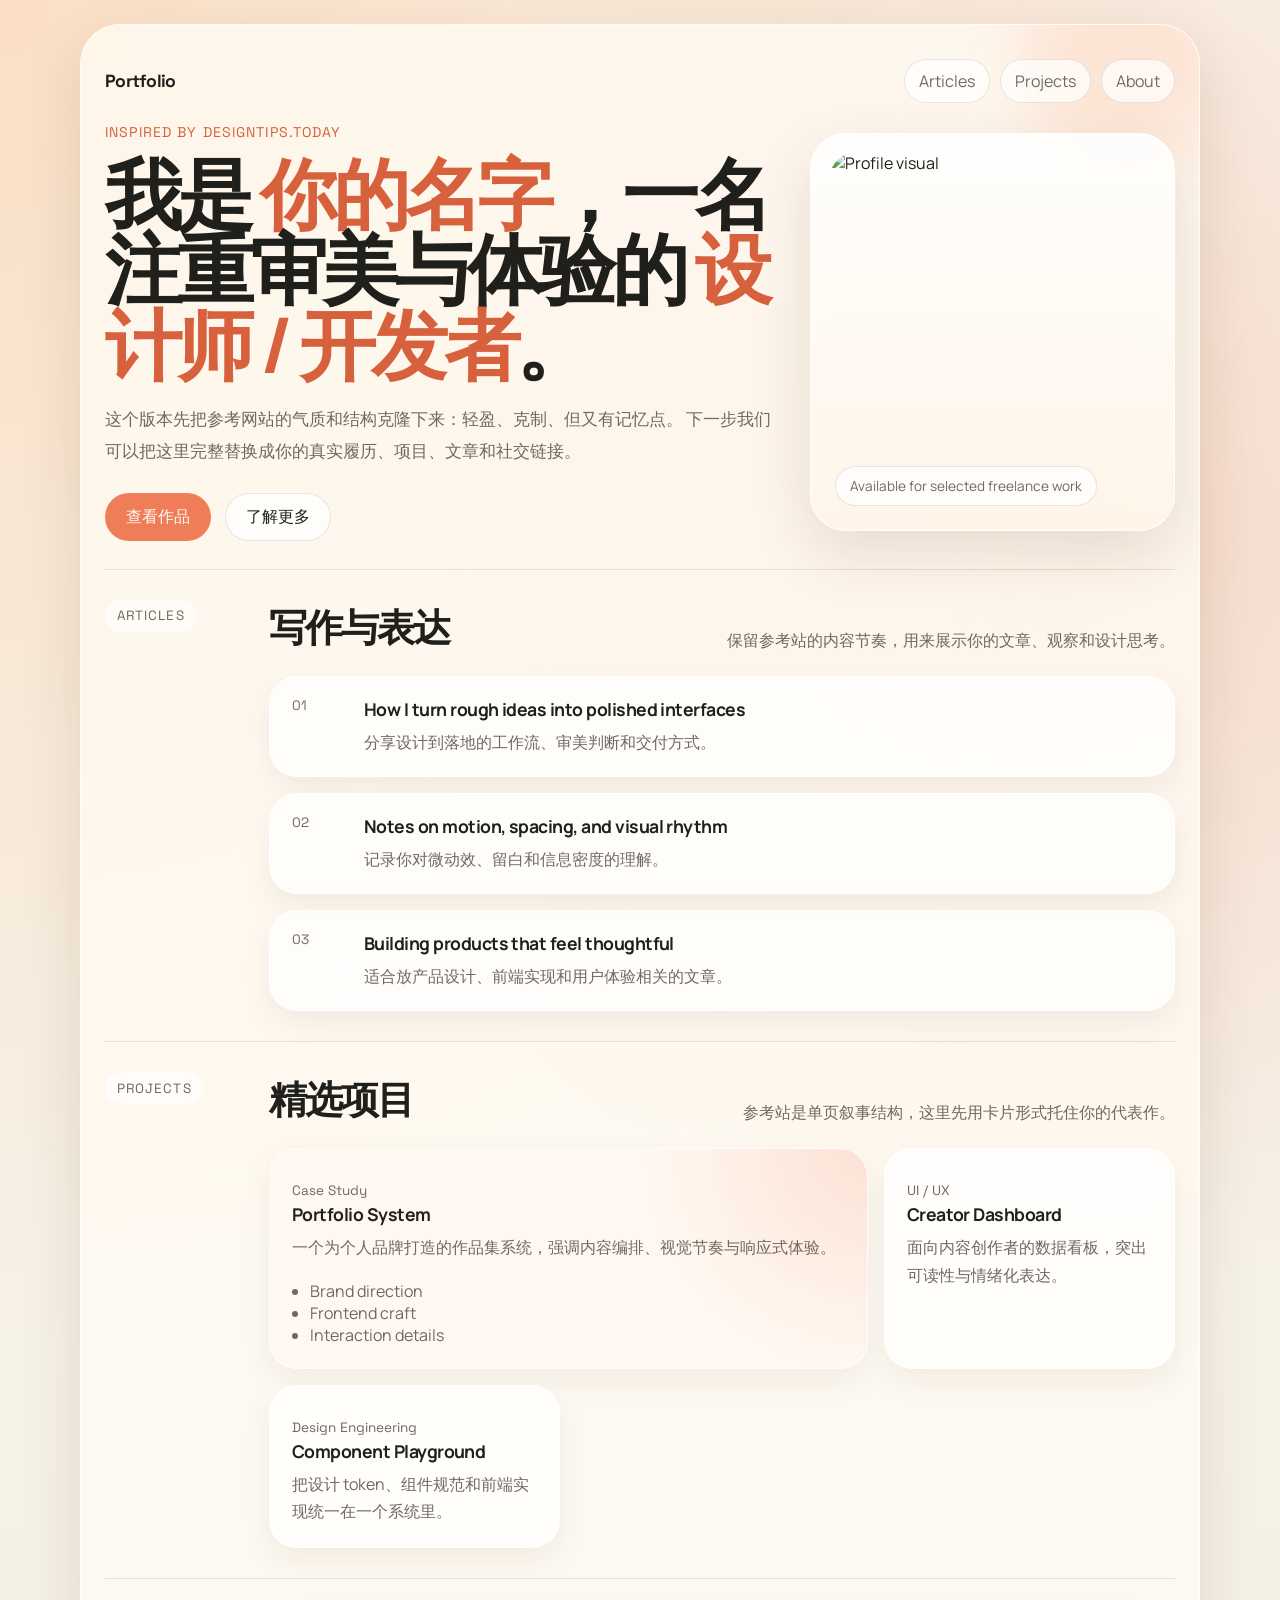
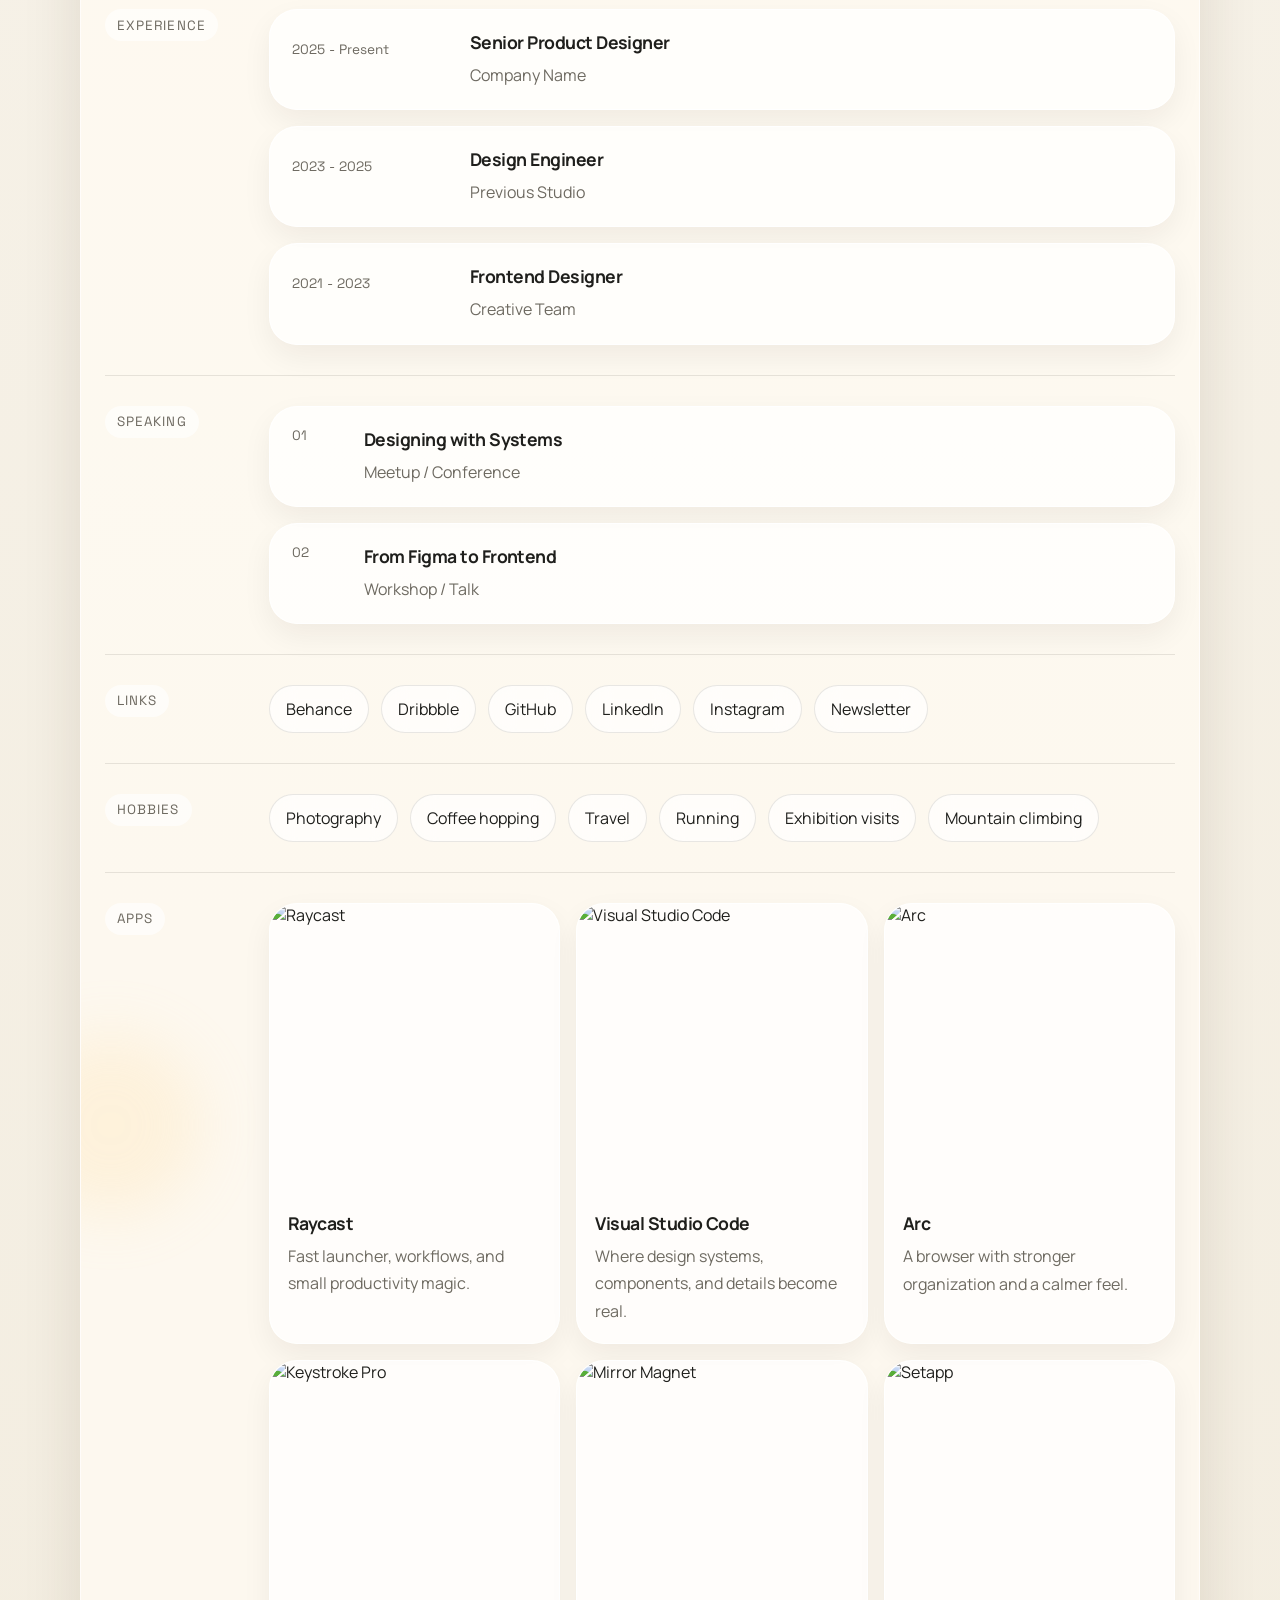
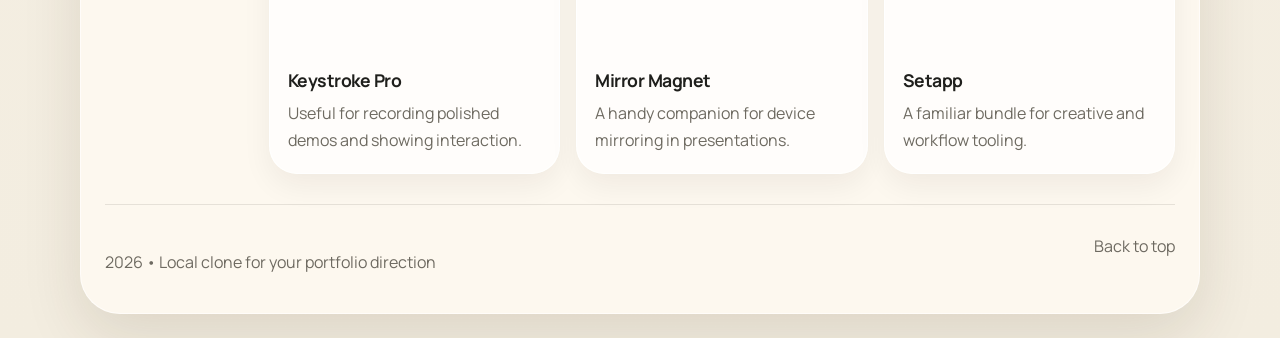
==== index.html @ d3284c09 "1.0 fail" ====
<!DOCTYPE html>
<html lang="zh-CN">
<head>
  <meta charset="UTF-8">
  <meta name="viewport" content="width=device-width, initial-scale=1.0">
  <title>Portfolio Clone</title>
  <meta
    name="description"
    content="A portfolio landing page inspired by designtips.today, ready to customize."
  >
  <link rel="preconnect" href="https://fonts.googleapis.com">
  <link rel="preconnect" href="https://fonts.gstatic.com" crossorigin>
  <link
    href="https://fonts.googleapis.com/css2?family=Manrope:wght@500;700;800&family=Space+Grotesk:wght@400;500;700&display=swap"
    rel="stylesheet"
  >
  <link rel="stylesheet" href="./styles.css">
</head>
<body>
  <div class="page-shell">
    <div class="ambient ambient-one"></div>
    <div class="ambient ambient-two"></div>

    <header class="hero" id="top">
      <nav class="topbar">
        <a class="brand" href="#top">Portfolio</a>
        <div class="nav-links">
          <a href="#articles">Articles</a>
          <a href="#projects">Projects</a>
          <a href="#about">About</a>
        </div>
      </nav>

      <div class="hero-grid">
        <div class="hero-copy">
          <p class="eyebrow">Inspired by designtips.today</p>
          <h1>
            我是 <span>你的名字</span>，一名注重审美与体验的
            <span>设计师 / 开发者</span>。
          </h1>
          <p class="intro">
            这个版本先把参考网站的气质和结构克隆下来：轻盈、克制、但又有记忆点。
            下一步我们可以把这里完整替换成你的真实履历、项目、文章和社交链接。
          </p>
          <div class="hero-actions">
            <a class="button primary" href="#projects">查看作品</a>
            <a class="button ghost" href="#about">了解更多</a>
          </div>
        </div>

        <aside class="hero-card">
          <img
            src="https://framerusercontent.com/images/bJVV2Pp5vNeSuKKfosDUPG6xU4.png"
            alt="Profile visual"
          >
          <div class="status-pill">Available for selected freelance work</div>
        </aside>
      </div>
    </header>

    <main>
      <section class="section two-column" id="articles">
        <div class="section-label">
          <span>Articles</span>
        </div>
        <div class="section-content">
          <div class="section-heading">
            <h2>写作与表达</h2>
            <p>保留参考站的内容节奏，用来展示你的文章、观察和设计思考。</p>
          </div>
          <div class="list-grid">
            <a class="list-card" href="#">
              <span class="card-index">01</span>
              <div>
                <h3>How I turn rough ideas into polished interfaces</h3>
                <p>分享设计到落地的工作流、审美判断和交付方式。</p>
              </div>
            </a>
            <a class="list-card" href="#">
              <span class="card-index">02</span>
              <div>
                <h3>Notes on motion, spacing, and visual rhythm</h3>
                <p>记录你对微动效、留白和信息密度的理解。</p>
              </div>
            </a>
            <a class="list-card" href="#">
              <span class="card-index">03</span>
              <div>
                <h3>Building products that feel thoughtful</h3>
                <p>适合放产品设计、前端实现和用户体验相关的文章。</p>
              </div>
            </a>
          </div>
        </div>
      </section>

      <section class="section two-column" id="projects">
        <div class="section-label">
          <span>Projects</span>
        </div>
        <div class="section-content">
          <div class="section-heading">
            <h2>精选项目</h2>
            <p>参考站是单页叙事结构，这里先用卡片形式托住你的代表作。</p>
          </div>
          <div class="project-grid">
            <article class="project-card featured">
              <p class="project-tag">Case Study</p>
              <h3>Portfolio System</h3>
              <p>
                一个为个人品牌打造的作品集系统，强调内容编排、视觉节奏与响应式体验。
              </p>
              <ul>
                <li>Brand direction</li>
                <li>Frontend craft</li>
                <li>Interaction details</li>
              </ul>
            </article>
            <article class="project-card">
              <p class="project-tag">UI / UX</p>
              <h3>Creator Dashboard</h3>
              <p>面向内容创作者的数据看板，突出可读性与情绪化表达。</p>
            </article>
            <article class="project-card">
              <p class="project-tag">Design Engineering</p>
              <h3>Component Playground</h3>
              <p>把设计 token、组件规范和前端实现统一在一个系统里。</p>
            </article>
          </div>
        </div>
      </section>

      <section class="section two-column">
        <div class="section-label">
          <span>Experience</span>
        </div>
        <div class="section-content">
          <div class="timeline">
            <article class="timeline-item">
              <p class="timeline-date">2025 - Present</p>
              <div>
                <h3>Senior Product Designer</h3>
                <p>Company Name</p>
              </div>
            </article>
            <article class="timeline-item">
              <p class="timeline-date">2023 - 2025</p>
              <div>
                <h3>Design Engineer</h3>
                <p>Previous Studio</p>
              </div>
            </article>
            <article class="timeline-item">
              <p class="timeline-date">2021 - 2023</p>
              <div>
                <h3>Frontend Designer</h3>
                <p>Creative Team</p>
              </div>
            </article>
          </div>
        </div>
      </section>

      <section class="section two-column">
        <div class="section-label">
          <span>Speaking</span>
        </div>
        <div class="section-content">
          <div class="list-grid compact">
            <a class="list-card" href="#">
              <span class="card-index">01</span>
              <div>
                <h3>Designing with Systems</h3>
                <p>Meetup / Conference</p>
              </div>
            </a>
            <a class="list-card" href="#">
              <span class="card-index">02</span>
              <div>
                <h3>From Figma to Frontend</h3>
                <p>Workshop / Talk</p>
              </div>
            </a>
          </div>
        </div>
      </section>

      <section class="section two-column" id="about">
        <div class="section-label">
          <span>Links</span>
        </div>
        <div class="section-content">
          <div class="links-cloud">
            <a href="#">Behance</a>
            <a href="#">Dribbble</a>
            <a href="#">GitHub</a>
            <a href="#">LinkedIn</a>
            <a href="#">Instagram</a>
            <a href="#">Newsletter</a>
          </div>
        </div>
      </section>

      <section class="section two-column">
        <div class="section-label">
          <span>Hobbies</span>
        </div>
        <div class="section-content">
          <div class="chip-grid">
            <span>Photography</span>
            <span>Coffee hopping</span>
            <span>Travel</span>
            <span>Running</span>
            <span>Exhibition visits</span>
            <span>Mountain climbing</span>
          </div>
        </div>
      </section>

      <section class="section two-column">
        <div class="section-label">
          <span>Apps</span>
        </div>
        <div class="section-content">
          <div class="app-grid" id="app-grid"></div>
        </div>
      </section>
    </main>

    <footer class="footer">
      <p>2026 • Local clone for your portfolio direction</p>
      <a href="#top">Back to top</a>
    </footer>
  </div>

  <script src="./script.js"></script>
</body>
</html>
---- styles.css ----
:root {
  --bg: #f5f2ea;
  --bg-soft: rgba(255, 255, 255, 0.55);
  --text: #1f1f1c;
  --muted: #6e6a61;
  --line: rgba(31, 31, 28, 0.1);
  --card: rgba(255, 255, 255, 0.72);
  --shadow: 0 22px 60px rgba(54, 38, 18, 0.12);
  --accent: #ef7d57;
  --accent-strong: #d7613c;
  --radius: 28px;
}

* {
  box-sizing: border-box;
}

html {
  scroll-behavior: smooth;
}

body {
  margin: 0;
  font-family: "Manrope", sans-serif;
  background:
    radial-gradient(circle at top left, rgba(255, 192, 139, 0.4), transparent 36%),
    radial-gradient(circle at 85% 15%, rgba(244, 126, 84, 0.22), transparent 24%),
    linear-gradient(180deg, #f8f4ec 0%, #f3ede0 100%);
  color: var(--text);
}

a {
  color: inherit;
  text-decoration: none;
}

img {
  max-width: 100%;
  display: block;
}

.page-shell {
  position: relative;
  width: min(1120px, calc(100vw - 32px));
  margin: 24px auto;
  padding: 24px;
  border: 1px solid rgba(255, 255, 255, 0.65);
  border-radius: 40px;
  background: rgba(255, 250, 242, 0.82);
  box-shadow: var(--shadow);
  overflow: hidden;
}

.ambient {
  position: absolute;
  border-radius: 999px;
  filter: blur(30px);
  opacity: 0.4;
  pointer-events: none;
}

.ambient-one {
  top: -80px;
  right: -40px;
  width: 220px;
  height: 220px;
  background: rgba(250, 138, 92, 0.4);
}

.ambient-two {
  left: -60px;
  bottom: 20%;
  width: 180px;
  height: 180px;
  background: rgba(255, 220, 157, 0.6);
}

.topbar,
.hero-grid,
.section,
.footer {
  position: relative;
  z-index: 1;
}

.topbar {
  display: flex;
  align-items: center;
  justify-content: space-between;
  gap: 20px;
  padding-bottom: 20px;
}

.brand {
  font-family: "Space Grotesk", sans-serif;
  font-weight: 700;
  letter-spacing: -0.04em;
  font-size: 1.1rem;
}

.nav-links {
  display: flex;
  gap: 10px;
  flex-wrap: wrap;
}

.nav-links a,
.button,
.status-pill,
.chip-grid span,
.links-cloud a {
  border: 1px solid var(--line);
  background: rgba(255, 255, 255, 0.7);
  backdrop-filter: blur(12px);
}

.nav-links a {
  padding: 10px 14px;
  border-radius: 999px;
  color: var(--muted);
}

.hero {
  padding: 10px 0 28px;
}

.hero-grid {
  display: grid;
  grid-template-columns: minmax(0, 1.3fr) minmax(280px, 0.7fr);
  gap: 28px;
  align-items: center;
}

.eyebrow {
  margin: 0 0 14px;
  color: var(--accent-strong);
  font-family: "Space Grotesk", sans-serif;
  font-size: 0.88rem;
  text-transform: uppercase;
  letter-spacing: 0.08em;
}

.hero-copy h1 {
  margin: 0;
  font-size: clamp(2.8rem, 6vw, 5.3rem);
  line-height: 0.98;
  letter-spacing: -0.06em;
}

.hero-copy h1 span {
  color: var(--accent-strong);
}

.intro {
  max-width: 680px;
  margin: 22px 0 0;
  color: var(--muted);
  font-size: 1.08rem;
  line-height: 1.85;
}

.hero-actions {
  display: flex;
  gap: 14px;
  margin-top: 26px;
  flex-wrap: wrap;
}

.button {
  display: inline-flex;
  align-items: center;
  justify-content: center;
  min-height: 48px;
  padding: 0 20px;
  border-radius: 999px;
  transition: transform 180ms ease, background-color 180ms ease;
}

.button:hover,
.nav-links a:hover,
.links-cloud a:hover,
.list-card:hover {
  transform: translateY(-2px);
}

.button.primary {
  background: var(--accent);
  color: #fffaf6;
  border-color: transparent;
}

.button.ghost {
  color: var(--text);
}

.hero-card {
  position: relative;
  padding: 18px;
  border-radius: calc(var(--radius) + 8px);
  background: linear-gradient(180deg, rgba(255, 255, 255, 0.9), rgba(255, 245, 232, 0.72));
  border: 1px solid rgba(255, 255, 255, 0.85);
  box-shadow: var(--shadow);
}

.hero-card img {
  border-radius: var(--radius);
  aspect-ratio: 1 / 1.1;
  object-fit: cover;
}

.status-pill {
  position: absolute;
  left: 24px;
  bottom: 24px;
  padding: 10px 14px;
  border-radius: 999px;
  color: var(--muted);
  font-size: 0.85rem;
}

.section {
  display: grid;
  grid-template-columns: 140px minmax(0, 1fr);
  gap: 24px;
  padding: 30px 0;
  border-top: 1px solid var(--line);
}

.section-label span {
  display: inline-flex;
  align-items: center;
  min-height: 32px;
  padding: 0 12px;
  border-radius: 999px;
  background: rgba(255, 255, 255, 0.6);
  color: var(--muted);
  font-family: "Space Grotesk", sans-serif;
  font-size: 0.84rem;
  text-transform: uppercase;
  letter-spacing: 0.08em;
}

.section-heading {
  display: flex;
  align-items: end;
  justify-content: space-between;
  gap: 20px;
  margin-bottom: 22px;
}

.section-heading h2 {
  margin: 0;
  font-size: clamp(1.7rem, 3vw, 2.5rem);
  letter-spacing: -0.05em;
}

.section-heading p {
  max-width: 480px;
  margin: 0;
  color: var(--muted);
  line-height: 1.7;
}

.list-grid,
.project-grid,
.timeline,
.app-grid {
  display: grid;
  gap: 16px;
}

.list-card,
.project-card,
.timeline-item,
.app-card {
  background: var(--card);
  border: 1px solid rgba(255, 255, 255, 0.85);
  border-radius: var(--radius);
  box-shadow: 0 12px 30px rgba(34, 25, 12, 0.06);
}

.list-card {
  display: grid;
  grid-template-columns: 56px minmax(0, 1fr);
  gap: 16px;
  align-items: start;
  padding: 20px 22px;
  transition: transform 180ms ease;
}

.card-index,
.timeline-date,
.project-tag {
  color: var(--muted);
  font-family: "Space Grotesk", sans-serif;
  font-size: 0.85rem;
}

.list-card h3,
.project-card h3,
.timeline-item h3,
.app-card h3 {
  margin: 0;
  font-size: 1.1rem;
  letter-spacing: -0.03em;
}

.list-card p,
.project-card p,
.timeline-item p,
.app-card p {
  margin: 8px 0 0;
  color: var(--muted);
  line-height: 1.7;
}

.project-grid {
  grid-template-columns: repeat(3, minmax(0, 1fr));
}

.project-card {
  padding: 22px;
}

.project-card.featured {
  grid-column: span 2;
  background:
    radial-gradient(circle at top right, rgba(239, 125, 87, 0.18), transparent 35%),
    rgba(255, 248, 241, 0.9);
}

.project-card ul {
  margin: 18px 0 0;
  padding-left: 18px;
  color: var(--muted);
}

.timeline-item {
  display: grid;
  grid-template-columns: 160px minmax(0, 1fr);
  gap: 18px;
  padding: 20px 22px;
}

.links-cloud,
.chip-grid {
  display: flex;
  flex-wrap: wrap;
  gap: 12px;
}

.links-cloud a,
.chip-grid span {
  padding: 12px 16px;
  border-radius: 999px;
  color: var(--text);
}

.app-grid {
  grid-template-columns: repeat(3, minmax(0, 1fr));
}

.app-card {
  overflow: hidden;
}

.app-card img {
  width: 100%;
  aspect-ratio: 1 / 1;
  object-fit: cover;
}

.app-card-copy {
  padding: 18px;
}

.footer {
  display: flex;
  justify-content: space-between;
  gap: 16px;
  padding-top: 30px;
  border-top: 1px solid var(--line);
  color: var(--muted);
}

@media (max-width: 920px) {
  .page-shell {
    width: min(100vw - 16px, 1120px);
    margin: 8px auto;
    padding: 18px;
    border-radius: 28px;
  }

  .hero-grid,
  .section,
  .timeline-item,
  .project-grid,
  .app-grid,
  .section-heading {
    grid-template-columns: 1fr;
  }

  .section {
    gap: 18px;
  }

  .project-card.featured {
    grid-column: auto;
  }
}

@media (max-width: 640px) {
  .topbar,
  .footer {
    flex-direction: column;
    align-items: flex-start;
  }

  .list-card {
    grid-template-columns: 1fr;
  }

  .hero-copy h1 {
    font-size: clamp(2.4rem, 12vw, 3.8rem);
  }

  .intro {
    font-size: 1rem;
  }
}
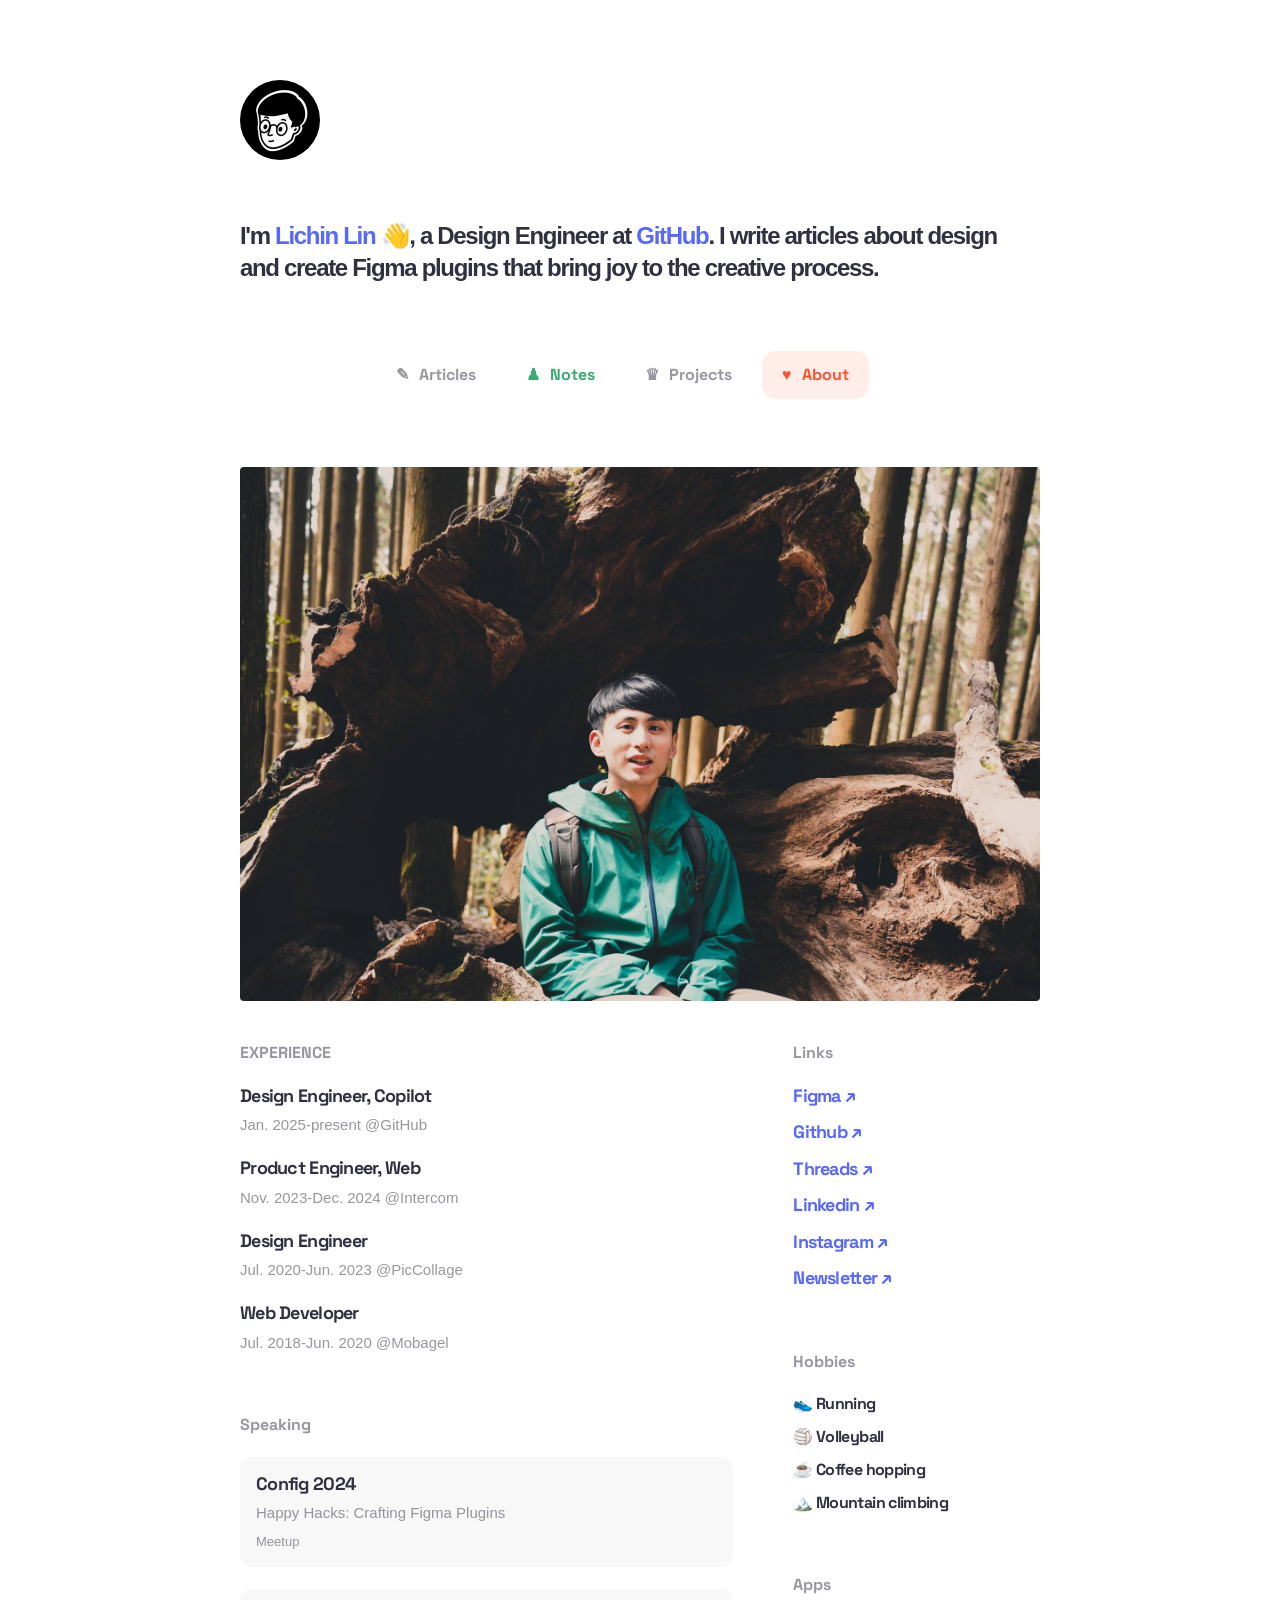
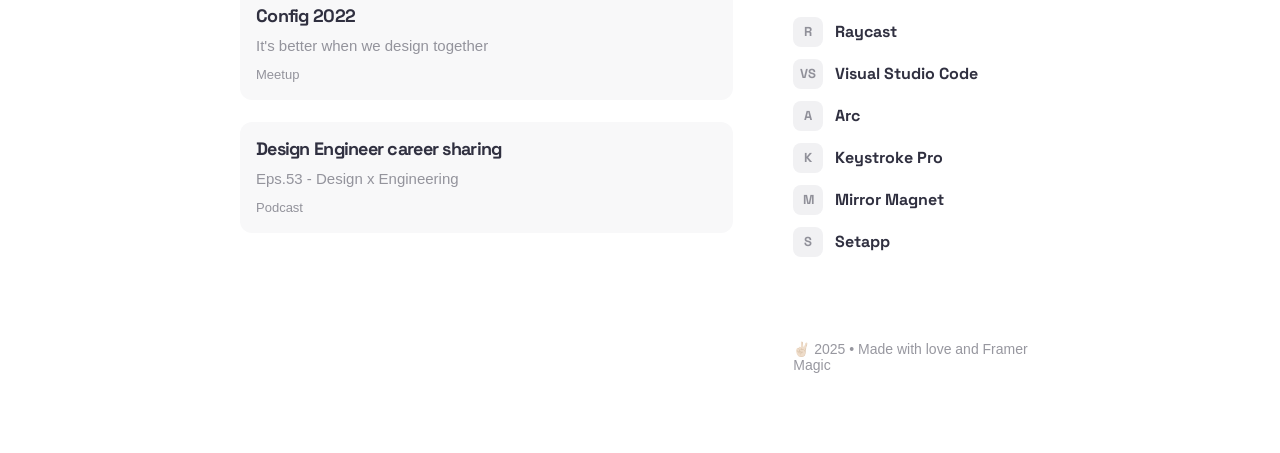
==== commit 9fe46409: "2.0 success" ====
--- a/index.html
+++ b/index.html
@@ -1,238 +1,32 @@
-<!DOCTYPE html>
-<html lang="zh-CN">
+<!doctype html>
+<html lang="en">
 <head>
-  <meta charset="UTF-8">
-  <meta name="viewport" content="width=device-width, initial-scale=1.0">
-  <title>Portfolio Clone</title>
-  <meta
-    name="description"
-    content="A portfolio landing page inspired by designtips.today, ready to customize."
-  >
+  <meta charset="utf-8">
+  <meta name="viewport" content="width=device-width, initial-scale=1">
+  <meta name="description" content="Design Tips Today - Design with better way.">
+  <title>Design Tips Today - Design with better way.</title>
+  <link rel="icon" href="./assets/favicon.png">
   <link rel="preconnect" href="https://fonts.googleapis.com">
   <link rel="preconnect" href="https://fonts.gstatic.com" crossorigin>
-  <link
-    href="https://fonts.googleapis.com/css2?family=Manrope:wght@500;700;800&family=Space+Grotesk:wght@400;500;700&display=swap"
-    rel="stylesheet"
-  >
+  <link href="https://fonts.googleapis.com/css2?family=Space+Grotesk:wght@400;500;600;700&family=Satoshi:wght@400;500;700&display=swap" rel="stylesheet">
   <link rel="stylesheet" href="./styles.css">
 </head>
 <body>
-  <div class="page-shell">
-    <div class="ambient ambient-one"></div>
-    <div class="ambient ambient-two"></div>
+  <main class="page">
+    <section class="intro" aria-label="Introduction">
+      <img class="portrait" src="./assets/portrait.jpeg" alt="Lichin Lin">
+      <h1>I'm <a href="./">Lichin Lin</a> 👋, a Design Engineer at <a href="https://github.com/features/copilot">GitHub</a>. I write articles about design and create Figma plugins that bring joy to the creative process.</h1>
+    </section>
 
-    <header class="hero" id="top">
-      <nav class="topbar">
-        <a class="brand" href="#top">Portfolio</a>
-        <div class="nav-links">
-          <a href="#articles">Articles</a>
-          <a href="#projects">Projects</a>
-          <a href="#about">About</a>
-        </div>
-      </nav>
+    <nav class="category-rail" aria-label="Portfolio categories">
+      <button class="category" type="button" data-view="articles"><span aria-hidden="true">✎</span>Articles</button>
+      <a class="category notes" href="https://notes.designtips.today/" target="_blank" rel="noopener"><span aria-hidden="true">♟</span>Notes</a>
+      <button class="category" type="button" data-view="projects"><span aria-hidden="true">♛</span>Projects</button>
+      <button class="category active" type="button" data-view="about"><span aria-hidden="true">♥</span>About</button>
+    </nav>
 
-      <div class="hero-grid">
-        <div class="hero-copy">
-          <p class="eyebrow">Inspired by designtips.today</p>
-          <h1>
-            我是 <span>你的名字</span>，一名注重审美与体验的
-            <span>设计师 / 开发者</span>。
-          </h1>
-          <p class="intro">
-            这个版本先把参考网站的气质和结构克隆下来：轻盈、克制、但又有记忆点。
-            下一步我们可以把这里完整替换成你的真实履历、项目、文章和社交链接。
-          </p>
-          <div class="hero-actions">
-            <a class="button primary" href="#projects">查看作品</a>
-            <a class="button ghost" href="#about">了解更多</a>
-          </div>
-        </div>
-
-        <aside class="hero-card">
-          <img
-            src="https://framerusercontent.com/images/bJVV2Pp5vNeSuKKfosDUPG6xU4.png"
-            alt="Profile visual"
-          >
-          <div class="status-pill">Available for selected freelance work</div>
-        </aside>
-      </div>
-    </header>
-
-    <main>
-      <section class="section two-column" id="articles">
-        <div class="section-label">
-          <span>Articles</span>
-        </div>
-        <div class="section-content">
-          <div class="section-heading">
-            <h2>写作与表达</h2>
-            <p>保留参考站的内容节奏，用来展示你的文章、观察和设计思考。</p>
-          </div>
-          <div class="list-grid">
-            <a class="list-card" href="#">
-              <span class="card-index">01</span>
-              <div>
-                <h3>How I turn rough ideas into polished interfaces</h3>
-                <p>分享设计到落地的工作流、审美判断和交付方式。</p>
-              </div>
-            </a>
-            <a class="list-card" href="#">
-              <span class="card-index">02</span>
-              <div>
-                <h3>Notes on motion, spacing, and visual rhythm</h3>
-                <p>记录你对微动效、留白和信息密度的理解。</p>
-              </div>
-            </a>
-            <a class="list-card" href="#">
-              <span class="card-index">03</span>
-              <div>
-                <h3>Building products that feel thoughtful</h3>
-                <p>适合放产品设计、前端实现和用户体验相关的文章。</p>
-              </div>
-            </a>
-          </div>
-        </div>
-      </section>
-
-      <section class="section two-column" id="projects">
-        <div class="section-label">
-          <span>Projects</span>
-        </div>
-        <div class="section-content">
-          <div class="section-heading">
-            <h2>精选项目</h2>
-            <p>参考站是单页叙事结构，这里先用卡片形式托住你的代表作。</p>
-          </div>
-          <div class="project-grid">
-            <article class="project-card featured">
-              <p class="project-tag">Case Study</p>
-              <h3>Portfolio System</h3>
-              <p>
-                一个为个人品牌打造的作品集系统，强调内容编排、视觉节奏与响应式体验。
-              </p>
-              <ul>
-                <li>Brand direction</li>
-                <li>Frontend craft</li>
-                <li>Interaction details</li>
-              </ul>
-            </article>
-            <article class="project-card">
-              <p class="project-tag">UI / UX</p>
-              <h3>Creator Dashboard</h3>
-              <p>面向内容创作者的数据看板，突出可读性与情绪化表达。</p>
-            </article>
-            <article class="project-card">
-              <p class="project-tag">Design Engineering</p>
-              <h3>Component Playground</h3>
-              <p>把设计 token、组件规范和前端实现统一在一个系统里。</p>
-            </article>
-          </div>
-        </div>
-      </section>
-
-      <section class="section two-column">
-        <div class="section-label">
-          <span>Experience</span>
-        </div>
-        <div class="section-content">
-          <div class="timeline">
-            <article class="timeline-item">
-              <p class="timeline-date">2025 - Present</p>
-              <div>
-                <h3>Senior Product Designer</h3>
-                <p>Company Name</p>
-              </div>
-            </article>
-            <article class="timeline-item">
-              <p class="timeline-date">2023 - 2025</p>
-              <div>
-                <h3>Design Engineer</h3>
-                <p>Previous Studio</p>
-              </div>
-            </article>
-            <article class="timeline-item">
-              <p class="timeline-date">2021 - 2023</p>
-              <div>
-                <h3>Frontend Designer</h3>
-                <p>Creative Team</p>
-              </div>
-            </article>
-          </div>
-        </div>
-      </section>
-
-      <section class="section two-column">
-        <div class="section-label">
-          <span>Speaking</span>
-        </div>
-        <div class="section-content">
-          <div class="list-grid compact">
-            <a class="list-card" href="#">
-              <span class="card-index">01</span>
-              <div>
-                <h3>Designing with Systems</h3>
-                <p>Meetup / Conference</p>
-              </div>
-            </a>
-            <a class="list-card" href="#">
-              <span class="card-index">02</span>
-              <div>
-                <h3>From Figma to Frontend</h3>
-                <p>Workshop / Talk</p>
-              </div>
-            </a>
-          </div>
-        </div>
-      </section>
-
-      <section class="section two-column" id="about">
-        <div class="section-label">
-          <span>Links</span>
-        </div>
-        <div class="section-content">
-          <div class="links-cloud">
-            <a href="#">Behance</a>
-            <a href="#">Dribbble</a>
-            <a href="#">GitHub</a>
-            <a href="#">LinkedIn</a>
-            <a href="#">Instagram</a>
-            <a href="#">Newsletter</a>
-          </div>
-        </div>
-      </section>
-
-      <section class="section two-column">
-        <div class="section-label">
-          <span>Hobbies</span>
-        </div>
-        <div class="section-content">
-          <div class="chip-grid">
-            <span>Photography</span>
-            <span>Coffee hopping</span>
-            <span>Travel</span>
-            <span>Running</span>
-            <span>Exhibition visits</span>
-            <span>Mountain climbing</span>
-          </div>
-        </div>
-      </section>
-
-      <section class="section two-column">
-        <div class="section-label">
-          <span>Apps</span>
-        </div>
-        <div class="section-content">
-          <div class="app-grid" id="app-grid"></div>
-        </div>
-      </section>
-    </main>
-
-    <footer class="footer">
-      <p>2026 • Local clone for your portfolio direction</p>
-      <a href="#top">Back to top</a>
-    </footer>
-  </div>
-
+    <div id="content" class="content" aria-live="polite"></div>
+  </main>
   <script src="./script.js"></script>
 </body>
 </html>
--- a/styles.css
+++ b/styles.css
@@ -1,430 +1,78 @@
 :root {
-  --bg: #f5f2ea;
-  --bg-soft: rgba(255, 255, 255, 0.55);
-  --text: #1f1f1c;
-  --muted: #6e6a61;
-  --line: rgba(31, 31, 28, 0.1);
-  --card: rgba(255, 255, 255, 0.72);
-  --shadow: 0 22px 60px rgba(54, 38, 18, 0.12);
-  --accent: #ef7d57;
-  --accent-strong: #d7613c;
-  --radius: 28px;
+  --ink: #303040;
+  --subtle: rgba(48, 48, 64, 0.5);
+  --accent: #ff512e;
+  --page: #ffffff;
+  --font-body: Satoshi, "Satoshi Placeholder", sans-serif;
+  --font-display: "Space Grotesk", "Space Grotesk Placeholder", sans-serif;
 }
 
-* {
-  box-sizing: border-box;
+* { box-sizing: border-box; }
+html { background: var(--page); }
+body { margin: 0; color: var(--ink); background: var(--page); font-family: var(--font-body); }
+button, a { color: inherit; font: inherit; }
+a { text-decoration: none; }
+
+.page {
+  min-height: 100vh;
+  display: flex;
+  flex-direction: column;
+  align-items: center;
+  gap: 60px;
+  overflow: hidden;
+  padding: 80px 40px;
 }
 
-html {
-  scroll-behavior: smooth;
-}
+.intro { width: min(800px, 100%); display: grid; gap: 60px; }
+.portrait { width: 80px; height: 80px; border-radius: 50%; object-fit: cover; }
+.intro h1 { max-width: 800px; margin: 0; color: var(--ink); font-family: var(--font-body); font-size: 24px; font-weight: 700; line-height: 1.32; letter-spacing: -0.055em; }
+.intro h1 a { color: #5668ff; }
 
-body {
-  margin: 0;
-  font-family: "Manrope", sans-serif;
-  background:
-    radial-gradient(circle at top left, rgba(255, 192, 139, 0.4), transparent 36%),
-    radial-gradient(circle at 85% 15%, rgba(244, 126, 84, 0.22), transparent 24%),
-    linear-gradient(180deg, #f8f4ec 0%, #f3ede0 100%);
-  color: var(--text);
-}
+.category-rail { width: 544px; height: 64px; display: flex; gap: 10px; padding: 8px; border-radius: 16px; background: rgba(255, 255, 255, 0.05); }
+.category { height: 48px; display: inline-flex; align-items: center; gap: 10px; border: 0; border-radius: 14px; padding: 12px 20px; color: var(--subtle); background: transparent; cursor: pointer; font-family: var(--font-display); font-size: 16px; font-weight: 700; line-height: 24px; white-space: nowrap; transition: color 180ms ease, background-color 180ms ease, transform 180ms ease; }
+.category:hover { transform: translateY(-1px); color: var(--ink); background: rgba(0, 0, 0, 0.02); }
+.category.active { color: var(--accent); background: rgba(255, 81, 46, 0.1); }
+.category.notes { color: #3aaa72; }
 
-a {
-  color: inherit;
-  text-decoration: none;
-}
+.content { width: min(800px, 100%); }
+.hero-photo { width: 100%; display: block; border-radius: 4px; aspect-ratio: 1.5; object-fit: cover; }
+.about-grid { display: grid; grid-template-columns: 1fr 0.5fr; align-items: start; gap: 60px; padding-top: 40px; }
+.about-primary, .about-aside { display: grid; align-content: start; gap: 60px; }
+.section-title { margin: 0 0 20px; color: var(--subtle); font-family: var(--font-display); font-size: 16px; font-weight: 700; line-height: 24px; }
+.experience-list, .talk-list, .link-list, .hobby-list, .app-list { display: grid; gap: 22px; }
+.experience-item h2, .talk-card h2, .link-list a, .hobby-list h2 { margin: 0; color: var(--ink); font-family: var(--font-display); font-size: 18px; font-weight: 700; line-height: 1.25; letter-spacing: -0.04em; }
+.experience-item p, .talk-card p, .talk-card small { margin: 7px 0 0; color: var(--subtle); font-family: var(--font-body); font-size: 15px; line-height: 1.4; }
+.talk-card { display: block; border-radius: 12px; padding: 16px; background: #f8f8f9; transition: transform 180ms ease, background-color 180ms ease; }
+.talk-card:hover { transform: translateY(-2px); background: #f1f1f4; }
+.talk-card small { display: block; margin-top: 10px; font-size: 13px; }
+.link-list { gap: 14px; }
+.link-list a { color: #5668ff; transition: opacity 180ms ease; }
+.link-list a:hover { opacity: .6; }
+.hobby-list { gap: 13px; }
+.hobby-list h2 { font-size: 16px; }
+.app-list { gap: 12px; }
+.app { display: flex; align-items: center; gap: 12px; color: var(--ink); font-family: var(--font-display); font-size: 16px; font-weight: 700; }
+.app i { width: 30px; height: 30px; display: grid; place-items: center; border-radius: 8px; background: #f1f1f3; color: var(--subtle); font-style: normal; font-size: 13px; }
+.footer { padding-top: 24px; color: var(--subtle); font-size: 14px; }
 
-img {
-  max-width: 100%;
-  display: block;
-}
-
-.page-shell {
-  position: relative;
-  width: min(1120px, calc(100vw - 32px));
-  margin: 24px auto;
-  padding: 24px;
-  border: 1px solid rgba(255, 255, 255, 0.65);
-  border-radius: 40px;
-  background: rgba(255, 250, 242, 0.82);
-  box-shadow: var(--shadow);
-  overflow: hidden;
-}
-
-.ambient {
-  position: absolute;
-  border-radius: 999px;
-  filter: blur(30px);
-  opacity: 0.4;
-  pointer-events: none;
-}
-
-.ambient-one {
-  top: -80px;
-  right: -40px;
-  width: 220px;
-  height: 220px;
-  background: rgba(250, 138, 92, 0.4);
-}
-
-.ambient-two {
-  left: -60px;
-  bottom: 20%;
-  width: 180px;
-  height: 180px;
-  background: rgba(255, 220, 157, 0.6);
-}
-
-.topbar,
-.hero-grid,
-.section,
-.footer {
-  position: relative;
-  z-index: 1;
-}
-
-.topbar {
-  display: flex;
-  align-items: center;
-  justify-content: space-between;
-  gap: 20px;
-  padding-bottom: 20px;
-}
-
-.brand {
-  font-family: "Space Grotesk", sans-serif;
-  font-weight: 700;
-  letter-spacing: -0.04em;
-  font-size: 1.1rem;
-}
-
-.nav-links {
-  display: flex;
-  gap: 10px;
-  flex-wrap: wrap;
-}
-
-.nav-links a,
-.button,
-.status-pill,
-.chip-grid span,
-.links-cloud a {
-  border: 1px solid var(--line);
-  background: rgba(255, 255, 255, 0.7);
-  backdrop-filter: blur(12px);
-}
-
-.nav-links a {
-  padding: 10px 14px;
-  border-radius: 999px;
-  color: var(--muted);
-}
-
-.hero {
-  padding: 10px 0 28px;
-}
-
-.hero-grid {
-  display: grid;
-  grid-template-columns: minmax(0, 1.3fr) minmax(280px, 0.7fr);
-  gap: 28px;
-  align-items: center;
-}
-
-.eyebrow {
-  margin: 0 0 14px;
-  color: var(--accent-strong);
-  font-family: "Space Grotesk", sans-serif;
-  font-size: 0.88rem;
-  text-transform: uppercase;
-  letter-spacing: 0.08em;
-}
-
-.hero-copy h1 {
-  margin: 0;
-  font-size: clamp(2.8rem, 6vw, 5.3rem);
-  line-height: 0.98;
-  letter-spacing: -0.06em;
-}
-
-.hero-copy h1 span {
-  color: var(--accent-strong);
-}
-
-.intro {
-  max-width: 680px;
-  margin: 22px 0 0;
-  color: var(--muted);
-  font-size: 1.08rem;
-  line-height: 1.85;
-}
-
-.hero-actions {
-  display: flex;
-  gap: 14px;
-  margin-top: 26px;
-  flex-wrap: wrap;
-}
-
-.button {
-  display: inline-flex;
-  align-items: center;
-  justify-content: center;
-  min-height: 48px;
-  padding: 0 20px;
-  border-radius: 999px;
-  transition: transform 180ms ease, background-color 180ms ease;
-}
-
-.button:hover,
-.nav-links a:hover,
-.links-cloud a:hover,
-.list-card:hover {
-  transform: translateY(-2px);
-}
-
-.button.primary {
-  background: var(--accent);
-  color: #fffaf6;
-  border-color: transparent;
-}
-
-.button.ghost {
-  color: var(--text);
-}
-
-.hero-card {
-  position: relative;
-  padding: 18px;
-  border-radius: calc(var(--radius) + 8px);
-  background: linear-gradient(180deg, rgba(255, 255, 255, 0.9), rgba(255, 245, 232, 0.72));
-  border: 1px solid rgba(255, 255, 255, 0.85);
-  box-shadow: var(--shadow);
-}
-
-.hero-card img {
-  border-radius: var(--radius);
-  aspect-ratio: 1 / 1.1;
-  object-fit: cover;
-}
-
-.status-pill {
-  position: absolute;
-  left: 24px;
-  bottom: 24px;
-  padding: 10px 14px;
-  border-radius: 999px;
-  color: var(--muted);
-  font-size: 0.85rem;
-}
-
-.section {
-  display: grid;
-  grid-template-columns: 140px minmax(0, 1fr);
-  gap: 24px;
-  padding: 30px 0;
-  border-top: 1px solid var(--line);
-}
-
-.section-label span {
-  display: inline-flex;
-  align-items: center;
-  min-height: 32px;
-  padding: 0 12px;
-  border-radius: 999px;
-  background: rgba(255, 255, 255, 0.6);
-  color: var(--muted);
-  font-family: "Space Grotesk", sans-serif;
-  font-size: 0.84rem;
-  text-transform: uppercase;
-  letter-spacing: 0.08em;
-}
-
-.section-heading {
-  display: flex;
-  align-items: end;
-  justify-content: space-between;
-  gap: 20px;
-  margin-bottom: 22px;
-}
-
-.section-heading h2 {
-  margin: 0;
-  font-size: clamp(1.7rem, 3vw, 2.5rem);
-  letter-spacing: -0.05em;
-}
-
-.section-heading p {
-  max-width: 480px;
-  margin: 0;
-  color: var(--muted);
-  line-height: 1.7;
-}
-
-.list-grid,
-.project-grid,
-.timeline,
-.app-grid {
-  display: grid;
-  gap: 16px;
-}
-
-.list-card,
-.project-card,
-.timeline-item,
-.app-card {
-  background: var(--card);
-  border: 1px solid rgba(255, 255, 255, 0.85);
-  border-radius: var(--radius);
-  box-shadow: 0 12px 30px rgba(34, 25, 12, 0.06);
-}
-
-.list-card {
-  display: grid;
-  grid-template-columns: 56px minmax(0, 1fr);
-  gap: 16px;
-  align-items: start;
-  padding: 20px 22px;
-  transition: transform 180ms ease;
-}
-
-.card-index,
-.timeline-date,
-.project-tag {
-  color: var(--muted);
-  font-family: "Space Grotesk", sans-serif;
-  font-size: 0.85rem;
-}
-
-.list-card h3,
-.project-card h3,
-.timeline-item h3,
-.app-card h3 {
-  margin: 0;
-  font-size: 1.1rem;
-  letter-spacing: -0.03em;
-}
-
-.list-card p,
-.project-card p,
-.timeline-item p,
-.app-card p {
-  margin: 8px 0 0;
-  color: var(--muted);
-  line-height: 1.7;
-}
-
-.project-grid {
-  grid-template-columns: repeat(3, minmax(0, 1fr));
-}
-
-.project-card {
-  padding: 22px;
-}
-
-.project-card.featured {
-  grid-column: span 2;
-  background:
-    radial-gradient(circle at top right, rgba(239, 125, 87, 0.18), transparent 35%),
-    rgba(255, 248, 241, 0.9);
-}
-
-.project-card ul {
-  margin: 18px 0 0;
-  padding-left: 18px;
-  color: var(--muted);
-}
-
-.timeline-item {
-  display: grid;
-  grid-template-columns: 160px minmax(0, 1fr);
-  gap: 18px;
-  padding: 20px 22px;
-}
-
-.links-cloud,
-.chip-grid {
-  display: flex;
-  flex-wrap: wrap;
-  gap: 12px;
-}
-
-.links-cloud a,
-.chip-grid span {
-  padding: 12px 16px;
-  border-radius: 999px;
-  color: var(--text);
-}
-
-.app-grid {
-  grid-template-columns: repeat(3, minmax(0, 1fr));
-}
-
-.app-card {
-  overflow: hidden;
-}
-
-.app-card img {
-  width: 100%;
-  aspect-ratio: 1 / 1;
-  object-fit: cover;
-}
-
-.app-card-copy {
-  padding: 18px;
-}
-
-.footer {
-  display: flex;
-  justify-content: space-between;
-  gap: 16px;
-  padding-top: 30px;
-  border-top: 1px solid var(--line);
-  color: var(--muted);
-}
-
-@media (max-width: 920px) {
-  .page-shell {
-    width: min(100vw - 16px, 1120px);
-    margin: 8px auto;
-    padding: 18px;
-    border-radius: 28px;
-  }
-
-  .hero-grid,
-  .section,
-  .timeline-item,
-  .project-grid,
-  .app-grid,
-  .section-heading {
-    grid-template-columns: 1fr;
-  }
-
-  .section {
-    gap: 18px;
-  }
-
-  .project-card.featured {
-    grid-column: auto;
-  }
-}
+.state-panel { min-height: 534px; display: grid; align-content: start; gap: 24px; border-radius: 4px; padding: 36px; background: #f8f8f9; }
+.state-panel h2 { margin: 0; font-family: var(--font-display); font-size: 32px; letter-spacing: -0.055em; }
+.state-panel p { max-width: 560px; margin: 0; color: var(--subtle); font-size: 18px; line-height: 1.5; }
+.state-list { display: grid; gap: 0; margin-top: 12px; border-top: 1px solid rgba(48,48,64,.12); }
+.state-list a { display: flex; justify-content: space-between; gap: 16px; padding: 16px 0; border-bottom: 1px solid rgba(48,48,64,.12); font-family: var(--font-display); font-weight: 700; }
+.state-list a span { color: var(--subtle); font-family: var(--font-body); font-weight: 400; }
 
 @media (max-width: 640px) {
-  .topbar,
-  .footer {
-    flex-direction: column;
-    align-items: flex-start;
-  }
-
-  .list-card {
-    grid-template-columns: 1fr;
-  }
-
-  .hero-copy h1 {
-    font-size: clamp(2.4rem, 12vw, 3.8rem);
-  }
-
-  .intro {
-    font-size: 1rem;
-  }
+  .page { gap: 44px; padding: 48px 24px; align-items: stretch; }
+  .intro { gap: 36px; }
+  .portrait { width: 72px; height: 72px; }
+  .intro h1 { font-size: 22px; line-height: 1.35; }
+  .category-rail { width: calc(100vw - 48px); overflow-x: auto; scrollbar-width: none; }
+  .category-rail::-webkit-scrollbar { display: none; }
+  .category { flex: 0 0 auto; padding: 12px 16px; }
+  .content { width: 100%; }
+  .about-grid { grid-template-columns: 1fr; gap: 46px; padding-top: 32px; }
+  .about-primary, .about-aside { gap: 46px; }
+  .hero-photo { aspect-ratio: 1.15; }
+  .state-panel { min-height: 440px; padding: 26px; }
 }
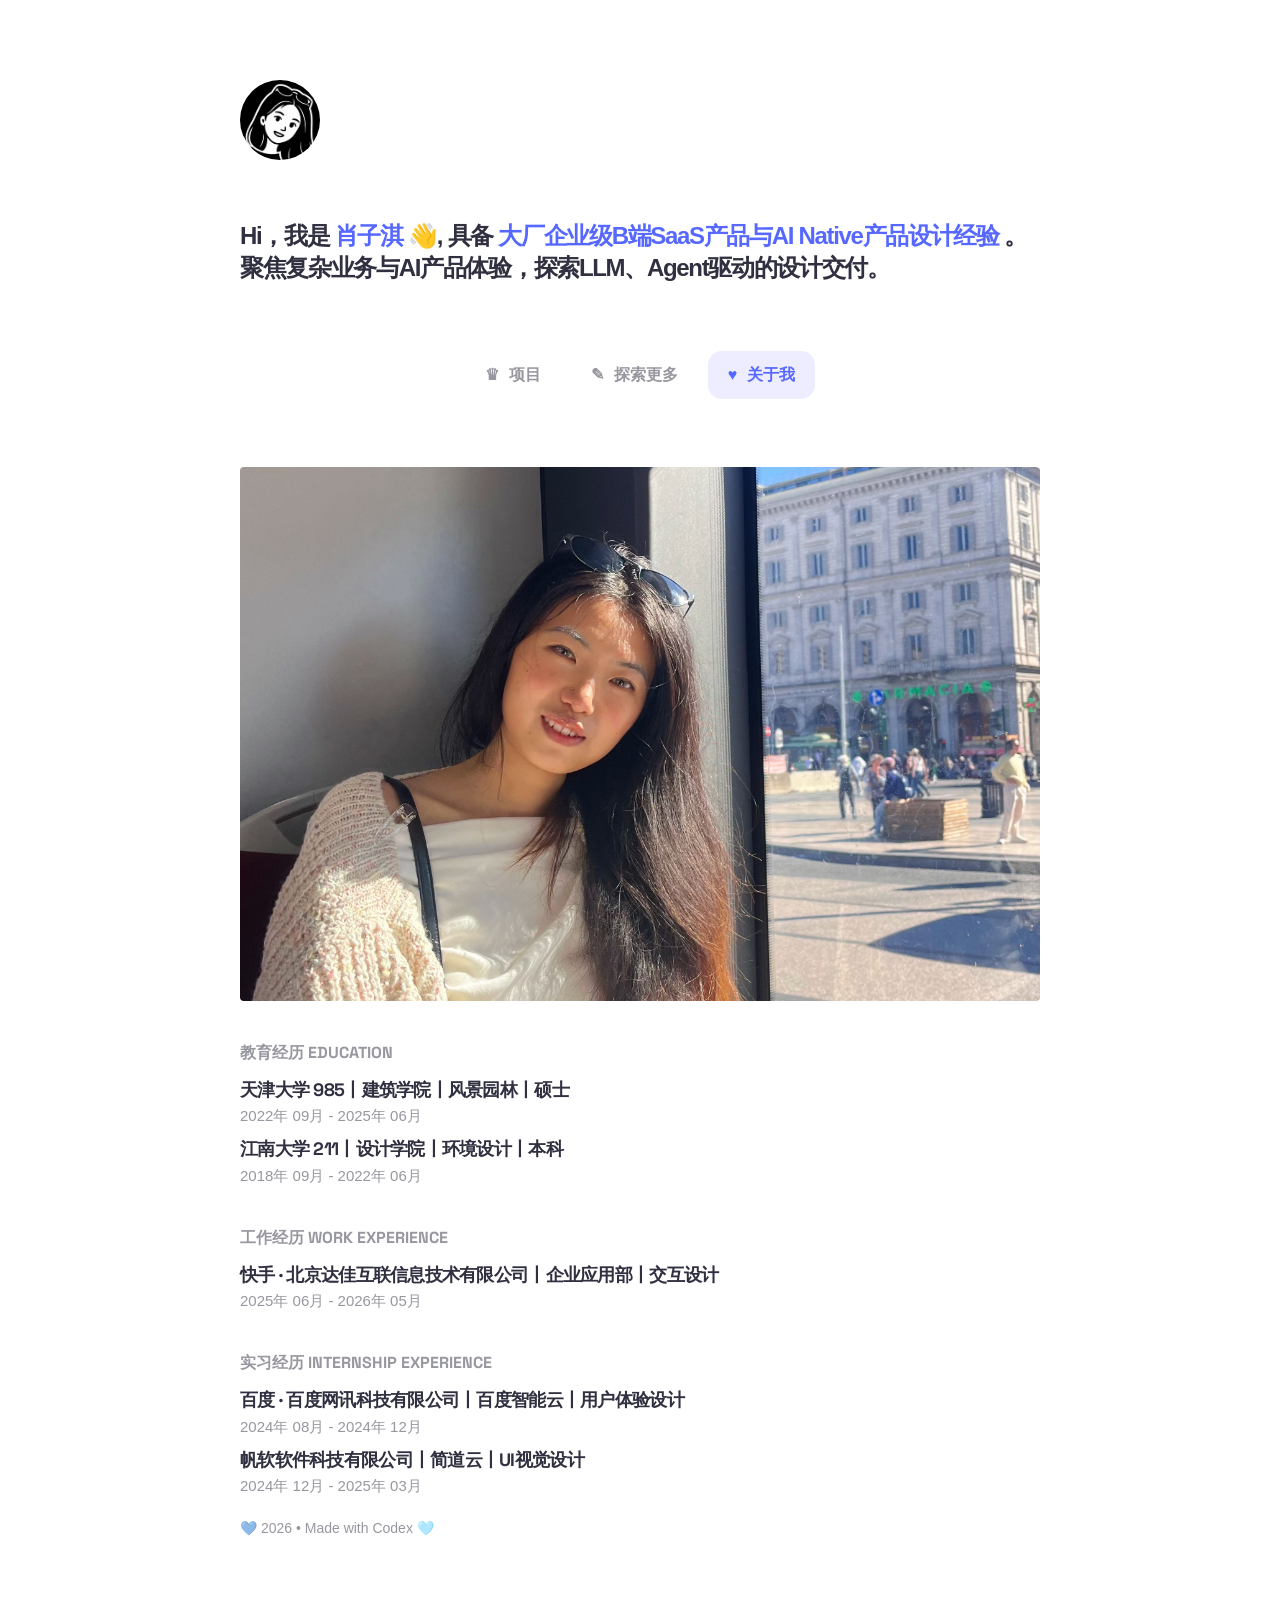
==== commit a55d6559: "3.0 manual" ====
--- a/index.html
+++ b/index.html
@@ -14,15 +14,15 @@
 <body>
   <main class="page">
     <section class="intro" aria-label="Introduction">
-      <img class="portrait" src="./assets/portrait.jpeg" alt="Lichin Lin">
-      <h1>I'm <a href="./">Lichin Lin</a> 👋, a Design Engineer at <a href="https://github.com/features/copilot">GitHub</a>. I write articles about design and create Figma plugins that bring joy to the creative process.</h1>
+      <img class="portrait" src="./assets/portrait.jpeg" alt="肖子淇">
+      <h1>Hi，我是 <a href="./">肖子淇</a> 👋,  具备
+ <a href="./">大厂企业级B端SaaS产品与AI Native产品设计经验</a> 。聚焦复杂业务与AI产品体验，探索LLM、Agent驱动的设计交付。</h1>
     </section>
 
     <nav class="category-rail" aria-label="Portfolio categories">
-      <button class="category" type="button" data-view="articles"><span aria-hidden="true">✎</span>Articles</button>
-      <a class="category notes" href="https://notes.designtips.today/" target="_blank" rel="noopener"><span aria-hidden="true">♟</span>Notes</a>
-      <button class="category" type="button" data-view="projects"><span aria-hidden="true">♛</span>Projects</button>
-      <button class="category active" type="button" data-view="about"><span aria-hidden="true">♥</span>About</button>
+      <button class="category" type="button" data-view="projects"><span aria-hidden="true">♛</span>项目</button>
+      <button class="category" type="button" data-view="articles"><span aria-hidden="true">✎</span>探索更多</button>
+      <button class="category active" type="button" data-view="about"><span aria-hidden="true">♥</span>关于我</button>
     </nav>
 
     <div id="content" class="content" aria-live="polite"></div>
--- a/styles.css
+++ b/styles.css
@@ -1,7 +1,7 @@
 :root {
   --ink: #303040;
   --subtle: rgba(48, 48, 64, 0.5);
-  --accent: #ff512e;
+  --accent: #5668ff;
   --page: #ffffff;
   --font-body: Satoshi, "Satoshi Placeholder", sans-serif;
   --font-display: "Space Grotesk", "Space Grotesk Placeholder", sans-serif;
@@ -28,20 +28,21 @@
 .intro h1 { max-width: 800px; margin: 0; color: var(--ink); font-family: var(--font-body); font-size: 24px; font-weight: 700; line-height: 1.32; letter-spacing: -0.055em; }
 .intro h1 a { color: #5668ff; }
 
-.category-rail { width: 544px; height: 64px; display: flex; gap: 10px; padding: 8px; border-radius: 16px; background: rgba(255, 255, 255, 0.05); }
+.category-rail { width: fit-content; height: 64px; display: flex; gap: 10px; padding: 8px; border-radius: 16px; background: rgba(255, 255, 255, 0.05); }
 .category { height: 48px; display: inline-flex; align-items: center; gap: 10px; border: 0; border-radius: 14px; padding: 12px 20px; color: var(--subtle); background: transparent; cursor: pointer; font-family: var(--font-display); font-size: 16px; font-weight: 700; line-height: 24px; white-space: nowrap; transition: color 180ms ease, background-color 180ms ease, transform 180ms ease; }
 .category:hover { transform: translateY(-1px); color: var(--ink); background: rgba(0, 0, 0, 0.02); }
-.category.active { color: var(--accent); background: rgba(255, 81, 46, 0.1); }
+.category.active { color: var(--accent); background: rgba(83, 77, 255, 0.1); }
 .category.notes { color: #3aaa72; }
 
 .content { width: min(800px, 100%); }
 .hero-photo { width: 100%; display: block; border-radius: 4px; aspect-ratio: 1.5; object-fit: cover; }
-.about-grid { display: grid; grid-template-columns: 1fr 0.5fr; align-items: start; gap: 60px; padding-top: 40px; }
+.about-grid { display: grid; grid-template-columns: 1fr; align-items: start; gap: 60px; padding-top: 40px; }
 .about-primary, .about-aside { display: grid; align-content: start; gap: 60px; }
-.section-title { margin: 0 0 20px; color: var(--subtle); font-family: var(--font-display); font-size: 16px; font-weight: 700; line-height: 24px; }
+.section-title { margin: 0 0 2px; color: var(--subtle); font-family: var(--font-display); font-size: 16px; font-weight: 700; line-height: 24px; }
 .experience-list, .talk-list, .link-list, .hobby-list, .app-list { display: grid; gap: 22px; }
-.experience-item h2, .talk-card h2, .link-list a, .hobby-list h2 { margin: 0; color: var(--ink); font-family: var(--font-display); font-size: 18px; font-weight: 700; line-height: 1.25; letter-spacing: -0.04em; }
-.experience-item p, .talk-card p, .talk-card small { margin: 7px 0 0; color: var(--subtle); font-family: var(--font-body); font-size: 15px; line-height: 1.4; }
+.experience-item h2, .talk-card h2, .link-list a, .hobby-list h2 { margin: 12px 0 0; color: var(--ink); font-family: var(--font-display); font-size: 18px; font-weight: 700; line-height: 1.25; letter-spacing: -0.04em; }
+.experience-item p, .talk-card p, .talk-card small { margin: 4px 0 0; color: var(--subtle); font-family: var(--font-body); font-size: 15px; line-height: 1.4; }
+.experience-item ul, .talk-card p, .talk-card small { margin: px 0 0; color: var(--subtle); font-family: var(--font-body); font-size: 14px; line-height: 1.6; }
 .talk-card { display: block; border-radius: 12px; padding: 16px; background: #f8f8f9; transition: transform 180ms ease, background-color 180ms ease; }
 .talk-card:hover { transform: translateY(-2px); background: #f1f1f4; }
 .talk-card small { display: block; margin-top: 10px; font-size: 13px; }
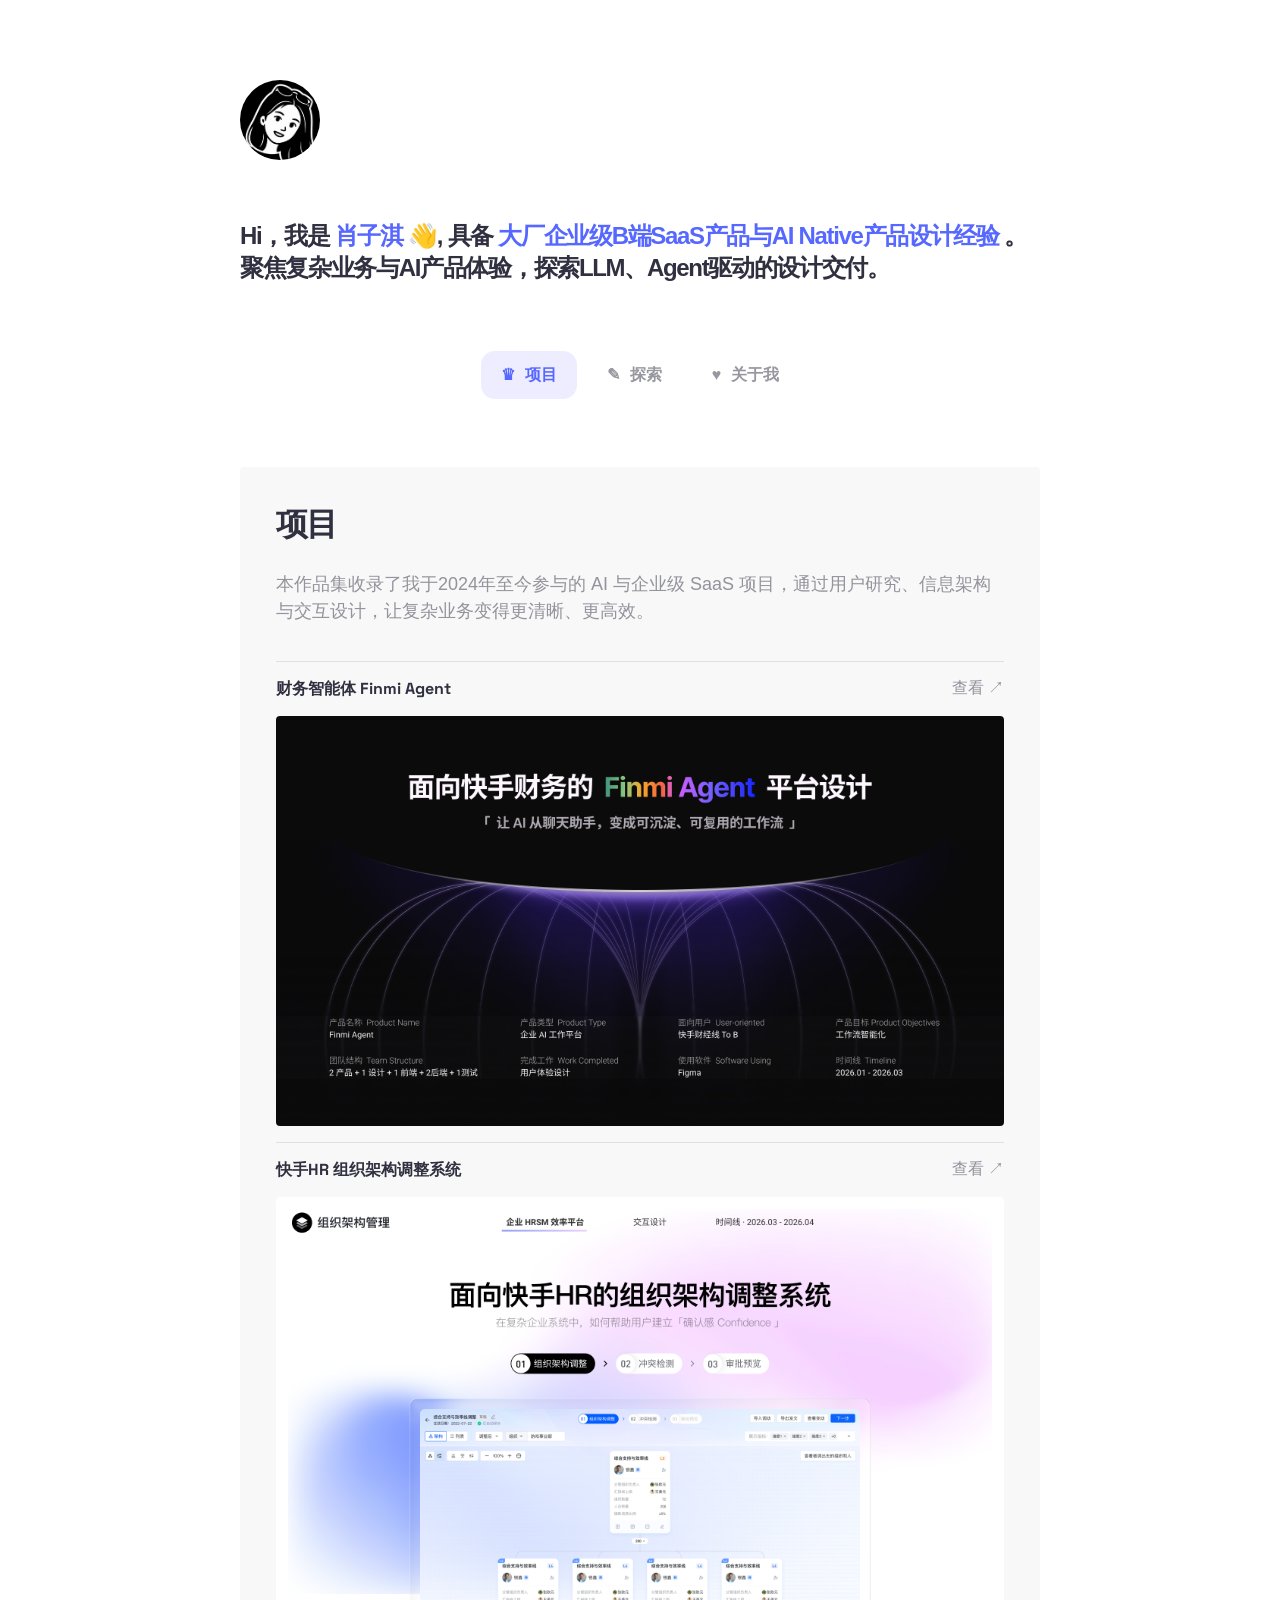
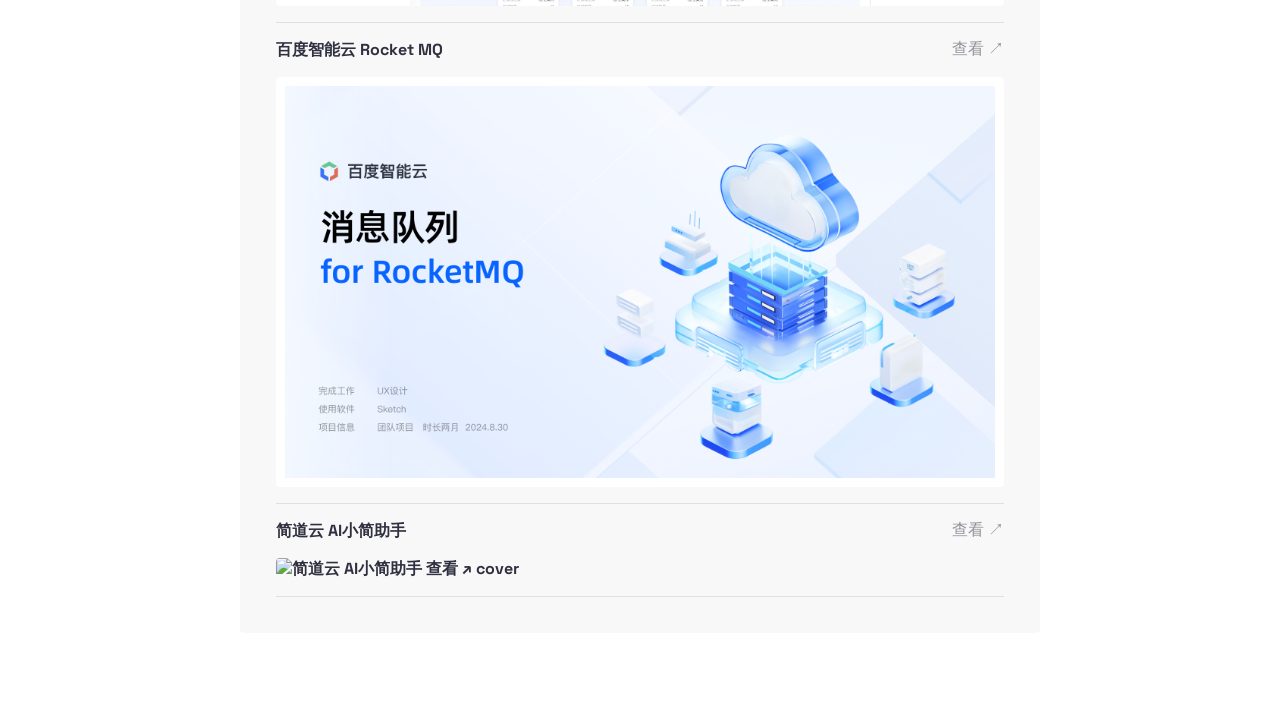
==== commit 166911f4: "3.1 iteration" ====
--- a/index.html
+++ b/index.html
@@ -21,7 +21,7 @@
 
     <nav class="category-rail" aria-label="Portfolio categories">
       <button class="category" type="button" data-view="projects"><span aria-hidden="true">♛</span>项目</button>
-      <button class="category" type="button" data-view="articles"><span aria-hidden="true">✎</span>探索更多</button>
+      <button class="category" type="button" data-view="articles"><span aria-hidden="true">✎</span>探索</button>
       <button class="category active" type="button" data-view="about"><span aria-hidden="true">♥</span>关于我</button>
     </nav>
 
--- a/styles.css
+++ b/styles.css
@@ -56,12 +56,13 @@
 .app i { width: 30px; height: 30px; display: grid; place-items: center; border-radius: 8px; background: #f1f1f3; color: var(--subtle); font-style: normal; font-size: 13px; }
 .footer { padding-top: 24px; color: var(--subtle); font-size: 14px; }
 
-.state-panel { min-height: 534px; display: grid; align-content: start; gap: 24px; border-radius: 4px; padding: 36px; background: #f8f8f9; }
+.state-panel { min-height: 100%; display: grid; align-content: start; gap: 24px; border-radius: 4px; padding: 36px; background: #f8f8f9; }
 .state-panel h2 { margin: 0; font-family: var(--font-display); font-size: 32px; letter-spacing: -0.055em; }
-.state-panel p { max-width: 560px; margin: 0; color: var(--subtle); font-size: 18px; line-height: 1.5; }
+.state-panel p { max-width: 100%; margin: 0; color: var(--subtle); font-size: 18px; line-height: 1.5; }
 .state-list { display: grid; gap: 0; margin-top: 12px; border-top: 1px solid rgba(48,48,64,.12); }
-.state-list a { display: flex; justify-content: space-between; gap: 16px; padding: 16px 0; border-bottom: 1px solid rgba(48,48,64,.12); font-family: var(--font-display); font-weight: 700; }
+.state-list a { display: flex; flex-wrap: wrap; justify-content: space-between; gap: 16px; padding: 16px 0; border-bottom: 1px solid rgba(48,48,64,.12); font-family: var(--font-display); font-weight: 700; }
 .state-list a span { color: var(--subtle); font-family: var(--font-body); font-weight: 400; }
+.state-cover { width: 728px; max-width: 100%; height: auto; display: block; flex-basis: 100%; border-radius: 4px; }
 
 @media (max-width: 640px) {
   .page { gap: 44px; padding: 48px 24px; align-items: stretch; }
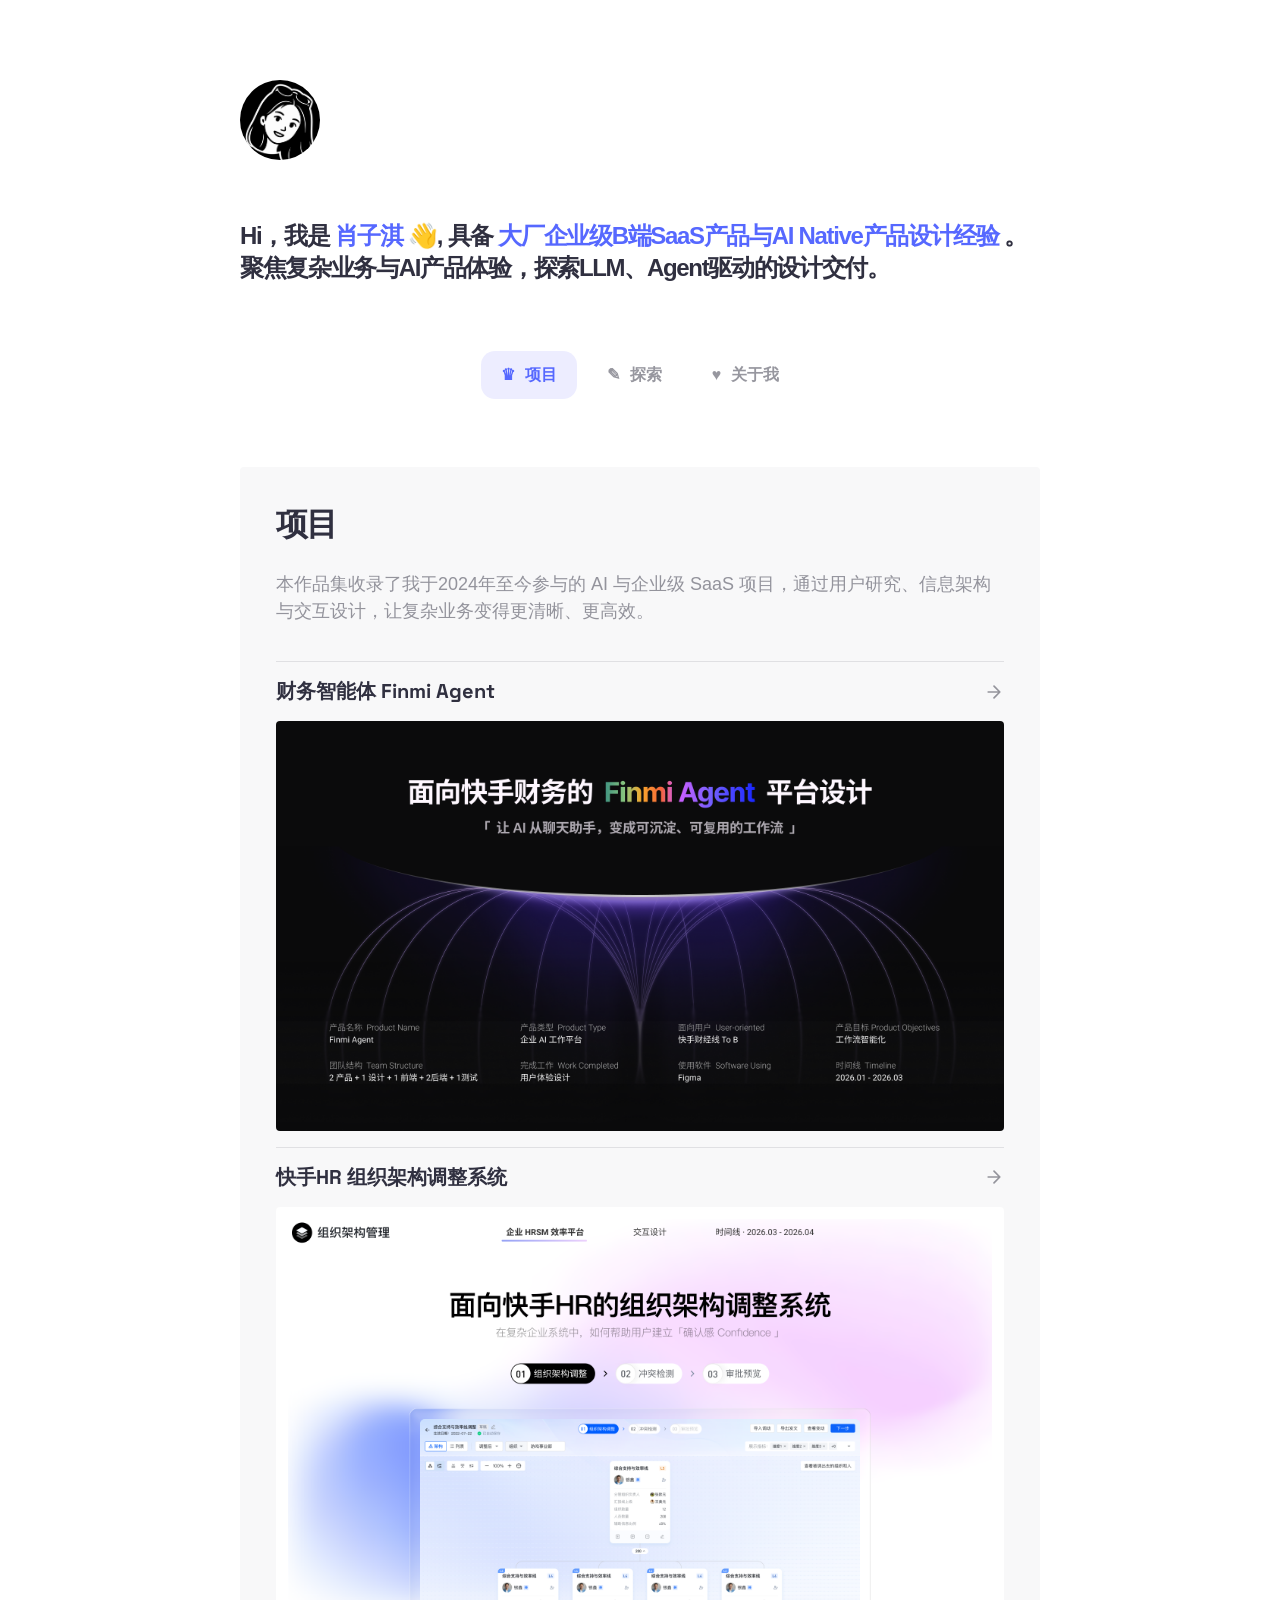
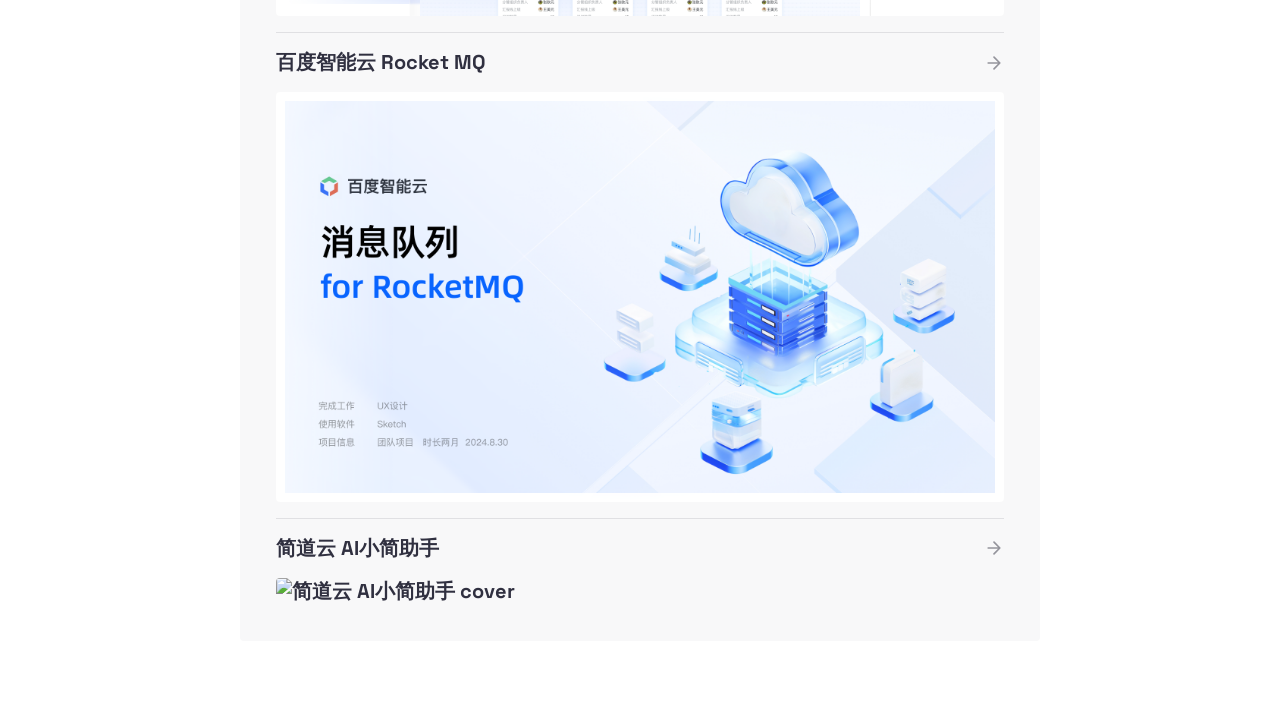
==== commit 3929d929: "5.1" ====
--- a/index.html
+++ b/index.html
@@ -4,8 +4,8 @@
   <meta charset="utf-8">
   <meta name="viewport" content="width=device-width, initial-scale=1">
   <meta name="description" content="Design Tips Today - Design with better way.">
-  <title>Design Tips Today - Design with better way.</title>
-  <link rel="icon" href="./assets/favicon.png">
+  <title>About XiaoZiqi</title>
+  <link rel="icon" type="image/png" sizes="256x256" href="./assets/portrait-favicon.png">
   <link rel="preconnect" href="https://fonts.googleapis.com">
   <link rel="preconnect" href="https://fonts.gstatic.com" crossorigin>
   <link href="https://fonts.googleapis.com/css2?family=Space+Grotesk:wght@400;500;600;700&family=Satoshi:wght@400;500;700&display=swap" rel="stylesheet">
--- a/styles.css
+++ b/styles.css
@@ -56,12 +56,14 @@
 .app i { width: 30px; height: 30px; display: grid; place-items: center; border-radius: 8px; background: #f1f1f3; color: var(--subtle); font-style: normal; font-size: 13px; }
 .footer { padding-top: 24px; color: var(--subtle); font-size: 14px; }
 
-.state-panel { min-height: 100%; display: grid; align-content: start; gap: 24px; border-radius: 4px; padding: 36px; background: #f8f8f9; }
+.state-panel { min-height: 100%; display: grid; align-content: start; gap: 24px; border-radius: 4px; padding: 36px 36px 20px; background: #f8f8f9; }
 .state-panel h2 { margin: 0; font-family: var(--font-display); font-size: 32px; letter-spacing: -0.055em; }
 .state-panel p { max-width: 100%; margin: 0; color: var(--subtle); font-size: 18px; line-height: 1.5; }
 .state-list { display: grid; gap: 0; margin-top: 12px; border-top: 1px solid rgba(48,48,64,.12); }
-.state-list a { display: flex; flex-wrap: wrap; justify-content: space-between; gap: 16px; padding: 16px 0; border-bottom: 1px solid rgba(48,48,64,.12); font-family: var(--font-display); font-weight: 700; }
-.state-list a span { color: var(--subtle); font-family: var(--font-body); font-weight: 400; }
+.state-list a { display: flex; flex-wrap: wrap; justify-content: space-between; align-items: center; gap: 16px; padding: 16px 0; border-bottom: 1px solid rgba(48,48,64,.12); font-family: var(--font-display); font-size: 20px; font-weight: 700; }
+.state-list a:last-child { border-bottom: 0; }
+.state-list a .arrow-icon { width: 20px; height: 20px; display: block; flex: 0 0 20px; color: var(--subtle); background-color: currentColor; -webkit-mask: url("./assets/arrow-right.svg") center / contain no-repeat; mask: url("./assets/arrow-right.svg") center / contain no-repeat; transition: color 180ms ease; }
+.state-list a:hover .arrow-icon { color: #5668ff; }
 .state-cover { width: 728px; max-width: 100%; height: auto; display: block; flex-basis: 100%; border-radius: 4px; }
 
 @media (max-width: 640px) {
